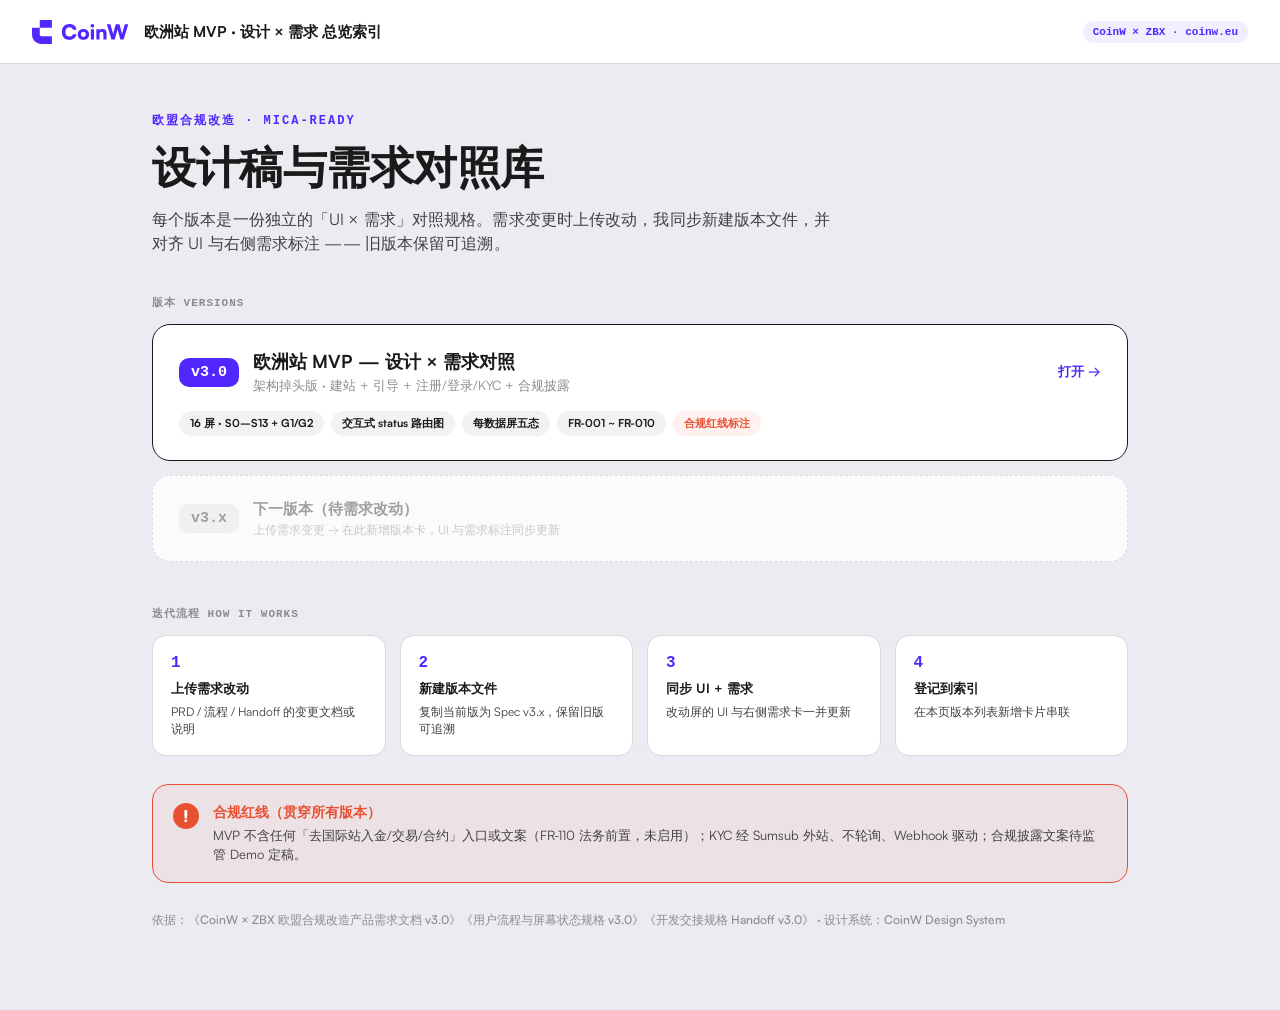
==== Index.dc.html @ bca77c22 "Add CoinW × ZBX EU MVP prototype" ====
<!DOCTYPE html>
<html>
<head>
<meta charset="utf-8">
<meta name="viewport" content="width=device-width, initial-scale=1">
<script src="./support.js"></script>
</head>
<body>
<x-dc>
<helmet>
<link rel="stylesheet" href="_ds/coinw-design-system-c065578c-6270-4142-98c7-cd219b1a131d/colors_and_type.css">
<style>*{box-sizing:border-box}html,body{margin:0;padding:0;background:#ECEBF1;font-family:var(--cw-font-sans);color:var(--cw-ink)}a{text-decoration:none;color:inherit}</style>
</helmet>
<div style="min-height:100vh;background:#ECEBF1;padding:0 0 80px">
  <div style="height:64px;display:flex;align-items:center;gap:16px;padding:0 32px;background:#fff;border-bottom:1px solid var(--cw-line)">
    <svg viewBox="0 0 561.5 140" height="24" fill="#5227FF"><path d="M115.89,0H45.39v45H0s0,39.77,0,39.77c0,30.5,24.61,55.23,54.97,55.23h60.92v-45.6h-60.92c-5.29,0-9.58-4.31-9.58-9.63v-39.77s70.5,0,70.5,0V0Z"></path><path d="M217.64,115.44c-26.64,0-43.32-17.64-43.32-45.72s17.64-45.96,44.16-45.96c22.2,0,38.16,12.72,40.92,32.64h-20.52c-2.64-8.88-10.2-13.92-20.88-13.92-14.4,0-23.16,10.2-23.16,27.12s8.88,27.12,23.16,27.12c10.92,0,18.96-5.4,21.36-14.16h20.16c-3.12,19.8-19.68,32.88-41.88,32.88ZM266.75,83.88c0-18.96,13.92-31.68,33.12-31.68s33,12.72,33,31.68-13.92,31.56-33,31.56-33.12-12.6-33.12-31.56ZM285.35,83.76c0,9.12,5.88,15.12,14.52,15.12s14.4-6,14.4-15.12-5.88-15-14.4-15-14.52,6-14.52,15ZM352.45,44.64c-5.88,0-10.56-4.68-10.56-10.56s4.68-10.44,10.56-10.44,10.44,4.56,10.44,10.44-4.68,10.56-10.44,10.56ZM343.33,114v-60h18.48v60h-18.48ZM393.91,114h-18.48v-60h17.4l1.2,6.24c3.72-5.16,10.56-8.16,18.36-8.16,14.28,0,22.56,9.12,22.56,24.84v37.08h-18.48v-32.64c0-7.56-4.2-12.48-10.56-12.48-7.32,0-12,4.8-12,12.24v32.88ZM463.46,114l-26.64-88.8h20.28l11.64,38.52c1.56,5.28,3,10.56,4.44,19.32,1.44-8.76,2.88-13.8,4.44-19.32l10.92-38.52h21.72l10.44,38.52c1.44,5.4,2.88,10.8,4.44,19.32,1.8-9,3.12-13.92,4.68-19.08l11.88-38.76h19.8l-27.12,88.8h-18.96l-16.2-58.32-16.68,58.32h-19.08Z"></path></svg>
    <div style="font:700 15px var(--cw-font-sans)">欧洲站 MVP · 设计 × 需求 总览索引</div>
    <div style="flex:1"></div>
    <div style="font:700 11px var(--cw-font-mono);background:var(--cw-brand-tint-08);color:var(--cw-brand-500);padding:5px 10px;border-radius:80px">CoinW × ZBX · coinw.eu</div>
  </div>

  <div style="max-width:1040px;margin:0 auto;padding:48px 32px 0">
    <div style="font:700 12px var(--cw-font-mono);color:var(--cw-brand-500);letter-spacing:2px;text-transform:uppercase">欧盟合规改造 · MiCA-ready</div>
    <h1 style="font-size:44px;line-height:52px;letter-spacing:-.5px;margin:12px 0 0">设计稿与需求对照库</h1>
    <p style="font-size:16px;line-height:24px;color:var(--cw-ink-2);max-width:680px;margin:14px 0 0">每个版本是一份独立的「UI × 需求」对照规格。需求变更时上传改动，我同步新建版本文件，并对齐 UI 与右侧需求标注 —— 旧版本保留可追溯。</p>

    <!-- versions -->
    <div style="font:700 11px var(--cw-font-mono);letter-spacing:1px;color:var(--cw-ink-3);margin-top:40px">版本 VERSIONS</div>
    <a href="Spec v3.0.dc.html" style="display:block;margin-top:14px;background:#fff;border:1px solid var(--cw-ink);border-radius:18px;padding:24px 26px" style-hover="box-shadow:var(--cw-elev-2)">
      <div style="display:flex;align-items:center;gap:14px">
        <div style="font:900 15px var(--cw-font-mono);background:var(--cw-brand-500);color:#fff;padding:6px 12px;border-radius:10px">v3.0</div>
        <div style="flex:1"><div style="font:700 18px var(--cw-font-sans)">欧洲站 MVP — 设计 × 需求对照</div><div style="font-size:13px;color:var(--cw-ink-3);margin-top:3px">架构掉头版 · 建站 + 引导 + 注册/登录/KYC + 合规披露</div></div>
        <div style="font:700 13px var(--cw-font-sans);color:var(--cw-brand-500)">打开 →</div>
      </div>
      <div style="display:flex;flex-wrap:wrap;gap:7px;margin-top:16px">
        <span style="font:600 11px var(--cw-font-sans);background:var(--cw-surface-2);border-radius:80px;padding:5px 11px">16 屏 · S0–S13 + G1/G2</span>
        <span style="font:600 11px var(--cw-font-sans);background:var(--cw-surface-2);border-radius:80px;padding:5px 11px">交互式 status 路由图</span>
        <span style="font:600 11px var(--cw-font-sans);background:var(--cw-surface-2);border-radius:80px;padding:5px 11px">每数据屏五态</span>
        <span style="font:600 11px var(--cw-font-sans);background:var(--cw-surface-2);border-radius:80px;padding:5px 11px">FR-001 ~ FR-010</span>
        <span style="font:600 11px var(--cw-font-sans);background:rgba(233,80,50,.08);color:var(--cw-error);border-radius:80px;padding:5px 11px">合规红线标注</span>
      </div>
    </a>
    <div style="margin-top:14px;background:#fff;border:1px dashed var(--cw-line);border-radius:18px;padding:22px 26px;display:flex;align-items:center;gap:14px;opacity:.8">
      <div style="font:900 15px var(--cw-font-mono);background:var(--cw-surface-2);color:var(--cw-ink-3);padding:6px 12px;border-radius:10px">v3.x</div>
      <div style="flex:1"><div style="font:700 15px var(--cw-font-sans);color:var(--cw-ink-3)">下一版本（待需求改动）</div><div style="font-size:12px;color:var(--cw-ink-4);margin-top:3px">上传需求变更 → 在此新增版本卡，UI 与需求标注同步更新</div></div>
    </div>

    <!-- how it works -->
    <div style="font:700 11px var(--cw-font-mono);letter-spacing:1px;color:var(--cw-ink-3);margin-top:44px">迭代流程 HOW IT WORKS</div>
    <div style="display:grid;grid-template-columns:repeat(4,1fr);gap:14px;margin-top:14px">
      <div style="background:#fff;border:1px solid var(--cw-line);border-radius:14px;padding:18px"><div style="font:900 16px var(--cw-font-mono);color:var(--cw-brand-500)">1</div><div style="font:700 13px var(--cw-font-sans);margin-top:8px">上传需求改动</div><div style="font-size:12px;line-height:17px;color:var(--cw-ink-2);margin-top:5px">PRD / 流程 / Handoff 的变更文档或说明</div></div>
      <div style="background:#fff;border:1px solid var(--cw-line);border-radius:14px;padding:18px"><div style="font:900 16px var(--cw-font-mono);color:var(--cw-brand-500)">2</div><div style="font:700 13px var(--cw-font-sans);margin-top:8px">新建版本文件</div><div style="font-size:12px;line-height:17px;color:var(--cw-ink-2);margin-top:5px">复制当前版为 Spec v3.x，保留旧版可追溯</div></div>
      <div style="background:#fff;border:1px solid var(--cw-line);border-radius:14px;padding:18px"><div style="font:900 16px var(--cw-font-mono);color:var(--cw-brand-500)">3</div><div style="font:700 13px var(--cw-font-sans);margin-top:8px">同步 UI + 需求</div><div style="font-size:12px;line-height:17px;color:var(--cw-ink-2);margin-top:5px">改动屏的 UI 与右侧需求卡一并更新</div></div>
      <div style="background:#fff;border:1px solid var(--cw-line);border-radius:14px;padding:18px"><div style="font:900 16px var(--cw-font-mono);color:var(--cw-brand-500)">4</div><div style="font:700 13px var(--cw-font-sans);margin-top:8px">登记到索引</div><div style="font-size:12px;line-height:17px;color:var(--cw-ink-2);margin-top:5px">在本页版本列表新增卡片串联</div></div>
    </div>

    <!-- red line -->
    <div style="margin-top:28px;border:1px solid var(--cw-error);background:rgba(233,80,50,.06);border-radius:16px;padding:18px 20px;display:flex;gap:14px;align-items:flex-start">
      <div style="flex:none;width:26px;height:26px;border-radius:80px;background:var(--cw-error);color:#fff;display:flex;align-items:center;justify-content:center;font:900 16px var(--cw-font-sans)">!</div>
      <div><div style="font:700 14px var(--cw-font-sans);color:var(--cw-error)">合规红线（贯穿所有版本）</div><div style="font-size:13px;line-height:19px;color:var(--cw-ink-2);margin-top:4px">MVP 不含任何「去国际站入金/交易/合约」入口或文案（FR-110 法务前置，未启用）；KYC 经 Sumsub 外站、不轮询、Webhook 驱动；合规披露文案待监管 Demo 定稿。</div></div>
    </div>

    <div style="margin-top:28px;font:500 12px var(--cw-font-sans);color:var(--cw-ink-3);line-height:18px">依据：《CoinW × ZBX 欧盟合规改造产品需求文档 v3.0》《用户流程与屏幕状态规格 v3.0》《开发交接规格 Handoff v3.0》 · 设计系统：CoinW Design System</div>
  </div>
</div>
</x-dc>
</body>
</html>
---- _ds/coinw-design-system-c065578c-6270-4142-98c7-cd219b1a131d/colors_and_type.css ----
/* ───────────────────────────────────────────────────────────────
   CoinW Design System — Colors & Type
   Source of truth: Figma "Design System 2.0", "App Components 2.0",
   "Web Components 2.0" (Display·Kira, Feedback·Zed, Input·Jony,
   Navigation·Eric). Numbers below are extracted from the .fig files
   verbatim, not invented.
   ─────────────────────────────────────────────────────────────── */

/* ─── Fonts ─── */
@font-face {
  font-family: "Satoshi";
  font-weight: 300;
  font-style: normal;
  font-display: swap;
  src: url("fonts/Satoshi-Light.otf") format("opentype");
}
@font-face {
  font-family: "Satoshi";
  font-weight: 400;
  font-style: normal;
  font-display: swap;
  src: url("fonts/Satoshi-Regular.otf") format("opentype");
}
@font-face {
  font-family: "Satoshi";
  font-weight: 500;
  font-style: normal;
  font-display: swap;
  src: url("fonts/Satoshi-Medium.otf") format("opentype");
}
@font-face {
  font-family: "Satoshi";
  font-weight: 700;
  font-style: normal;
  font-display: swap;
  src: url("fonts/Satoshi-Bold.otf") format("opentype");
}
@font-face {
  font-family: "Satoshi";
  font-weight: 900;
  font-style: normal;
  font-display: swap;
  src: url("fonts/Satoshi-Black.otf") format("opentype");
}
@font-face {
  font-family: "HarmonyOS Sans SC";
  font-weight: 700;
  font-style: normal;
  font-display: swap;
  src: url("fonts/HarmonyOS_Sans_SC_Bold.ttf") format("truetype");
}
@font-face {
  font-family: "HarmonyOS Sans SC";
  font-weight: 900;
  font-style: normal;
  font-display: swap;
  src: url("fonts/HarmonyOS_Sans_SC_Black.ttf") format("truetype");
}

:root {
  /* ═══ COLOR — BRAND ════════════════════════════════════════
     CoinW's brand is anchored on a saturated indigo-violet.
     #5227FF is the workhorse. Two siblings (hover lighter, press
     deeper) handle interaction. The accent violet #9747FF only
     appears as the dashed swatch border in the Figma styleguide
     itself — it's a layout aid, not for production UI.
     ═════════════════════════════════════════════════════════ */
  --cw-brand-500: #5227FF;          /* PRIMARY brand */
  --cw-brand-400: #6C4FFF;          /* hover / lighter */
  --cw-brand-700: #2509B3;          /* press / deeper */
  --cw-brand-violet: #9747FF;       /* accent (used sparingly) */
  --cw-brand-tint-08: rgba(82, 39, 255, 0.08);
  --cw-brand-tint-12: rgba(82, 39, 255, 0.12);

  /* ═══ COLOR — NEUTRALS ═════════════════════════════════════
     Pure grays. #1A1A1A (not #000) is the de-facto black used
     for body text, strokes and "black" buttons.
     ═════════════════════════════════════════════════════════ */
  --cw-ink:        #1A1A1A;         /* primary text + 1px strokes */
  --cw-ink-2:      #404040;         /* secondary text */
  --cw-ink-3:      #8C8C8C;         /* tertiary text / placeholder */
  --cw-ink-4:      #BFBFBF;         /* disabled / hairline icon */
  --cw-line:       #D9D9D9;         /* borders, dividers */
  --cw-surface-2:  #F2F2F2;         /* subtle fill, chip bg */
  --cw-surface-1:  #FFFFFF;         /* card / page */
  --cw-black:      #000000;
  --cw-white:      #FFFFFF;

  /* alpha overlays */
  --cw-ink-a05:    rgba(0, 0, 0, 0.05);
  --cw-ink-a22:    rgba(0, 0, 0, 0.22);  /* shadow base */
  --cw-shadow-soft: rgba(65, 91, 130, 0.12);

  /* ═══ COLOR — SEMANTIC ═════════════════════════════════════
     Crypto-domain semantics: gain green, loss red. Warning
     orange + info blue round out the set.
     ═════════════════════════════════════════════════════════ */
  --cw-success: #14A739;            /* gain / confirmed */
  --cw-error:   #E95032;            /* loss / failure */
  --cw-warning: #FE6F00;            /* caution */
  --cw-info:    #2D89CC;
  --cw-lime:    #D1FF55;            /* hero / promo accent */
  --cw-amber:   #EEA33A;            /* secondary accent */

  /* ═══ TYPE — FAMILIES ══════════════════════════════════════ */
  --cw-font-sans: "Satoshi", "HarmonyOS Sans SC", -apple-system,
                   BlinkMacSystemFont, "Segoe UI", Roboto, sans-serif;
  --cw-font-cjk:  "HarmonyOS Sans SC", "Satoshi", "PingFang SC",
                   "Microsoft YaHei", sans-serif;
  --cw-font-mono: ui-monospace, "SF Mono", Menlo, Consolas, monospace;

  /* ═══ TYPE — SCALE ═════════════════════════════════════════
     Extracted from Figma. CoinW uses a small set of sizes very
     consistently. The 57/68 "display" is reserved for section
     hero headings in the styleguide and marketing pages. Body
     copy is 14/20 with +0.1px tracking — that 0.1px letter
     spacing is the system's signature.
     ═════════════════════════════════════════════════════════ */
  --cw-fs-display: 57px;   --cw-lh-display: 68px;   --cw-ls-display: -0.25px;
  --cw-fs-h1:      32px;   --cw-lh-h1:      40px;
  --cw-fs-h2:      22px;   --cw-lh-h2:      28px;
  --cw-fs-h3:      18px;   --cw-lh-h3:      24px;
  --cw-fs-body-l:  16px;   --cw-lh-body-l:  24px;
  --cw-fs-body:    14px;   --cw-lh-body:    20px;   --cw-ls-body: 0.1px;
  --cw-fs-small:   12px;   --cw-lh-small:   16px;
  --cw-fs-micro:   10px;   --cw-lh-micro:   14px;

  /* ═══ SPACING (4-pt grid) ══════════════════════════════════ */
  --cw-s-1:   4px;
  --cw-s-2:   8px;
  --cw-s-3:  12px;
  --cw-s-4:  16px;
  --cw-s-5:  20px;
  --cw-s-6:  24px;
  --cw-s-8:  32px;
  --cw-s-10: 40px;
  --cw-s-12: 48px;
  --cw-s-16: 64px;
  --cw-s-20: 80px;          /* section gutter on marketing pages */
  --cw-s-card-pad: 90px;    /* the signature card inset in the styleguide */

  /* ═══ RADIUS ═══════════════════════════════════════════════ */
  --cw-r-xs:  5px;          /* swatch / specimen */
  --cw-r-sm:  8px;
  --cw-r-md: 12px;          /* buttons, inputs */
  --cw-r-lg: 16px;          /* accordion */
  --cw-r-xl: 20px;          /* cards */
  --cw-r-2xl: 40px;         /* hero containers */
  --cw-r-pill: 80px;        /* pills + chips */
  --cw-r-full: 9999px;

  /* ═══ ELEVATION ════════════════════════════════════════════ */
  --cw-elev-1: 0 1px 2px rgba(65, 91, 130, 0.12);
  --cw-elev-2: 0 4px 12px rgba(65, 91, 130, 0.12);
  --cw-elev-3: 0 10px 30px rgba(0, 0, 0, 0.22);

  /* ═══ MOTION ═══════════════════════════════════════════════ */
  --cw-ease:    cubic-bezier(0.2, 0.8, 0.2, 1);
  --cw-dur-fast: 120ms;
  --cw-dur:      200ms;
  --cw-dur-slow: 320ms;
}

/* ═══ SEMANTIC TEXT STYLES ════════════════════════════════════
   Apply these as utility classes OR map onto your h1/h2/p tags.
   ════════════════════════════════════════════════════════════ */

html, body { font-family: var(--cw-font-sans); color: var(--cw-ink); }

.cw-display, h1.cw-display {
  font-family: var(--cw-font-sans);
  font-weight: 700;
  font-size: var(--cw-fs-display);
  line-height: var(--cw-lh-display);
  letter-spacing: var(--cw-ls-display);
  color: var(--cw-ink);
}
.cw-h1, h1 {
  font-family: var(--cw-font-sans);
  font-weight: 700;
  font-size: var(--cw-fs-h1);
  line-height: var(--cw-lh-h1);
  color: var(--cw-ink);
}
.cw-h2, h2 {
  font-family: var(--cw-font-sans);
  font-weight: 700;
  font-size: var(--cw-fs-h2);
  line-height: var(--cw-lh-h2);
  color: var(--cw-ink);
}
.cw-h3, h3 {
  font-family: var(--cw-font-sans);
  font-weight: 700;
  font-size: var(--cw-fs-h3);
  line-height: var(--cw-lh-h3);
  color: var(--cw-ink);
}
.cw-body-l {
  font-size: var(--cw-fs-body-l);
  line-height: var(--cw-lh-body-l);
  font-weight: 400;
  color: var(--cw-ink);
}
.cw-body, p {
  font-size: var(--cw-fs-body);
  line-height: var(--cw-lh-body);
  letter-spacing: var(--cw-ls-body);
  font-weight: 400;
  color: var(--cw-ink);
}
.cw-body-strong { font-weight: 700; }
.cw-body-medium { font-weight: 500; }
.cw-small {
  font-size: var(--cw-fs-small);
  line-height: var(--cw-lh-small);
  color: var(--cw-ink-3);
}
.cw-micro {
  font-size: var(--cw-fs-micro);
  line-height: var(--cw-lh-micro);
  color: var(--cw-ink-3);
}
.cw-mono { font-family: var(--cw-font-mono); }

.cw-fg-1  { color: var(--cw-ink); }
.cw-fg-2  { color: var(--cw-ink-2); }
.cw-fg-3  { color: var(--cw-ink-3); }
.cw-fg-4  { color: var(--cw-ink-4); }
.cw-fg-brand   { color: var(--cw-brand-500); }
.cw-fg-success { color: var(--cw-success); }
.cw-fg-error   { color: var(--cw-error); }
.cw-fg-warning { color: var(--cw-warning); }

.cw-bg-1  { background: var(--cw-surface-1); }
.cw-bg-2  { background: var(--cw-surface-2); }
.cw-bg-brand { background: var(--cw-brand-500); color: var(--cw-white); }

/* hairline border like the figma cards */
.cw-card {
  background: var(--cw-surface-1);
  border: 1px solid var(--cw-ink);
  border-radius: var(--cw-r-xl);
}
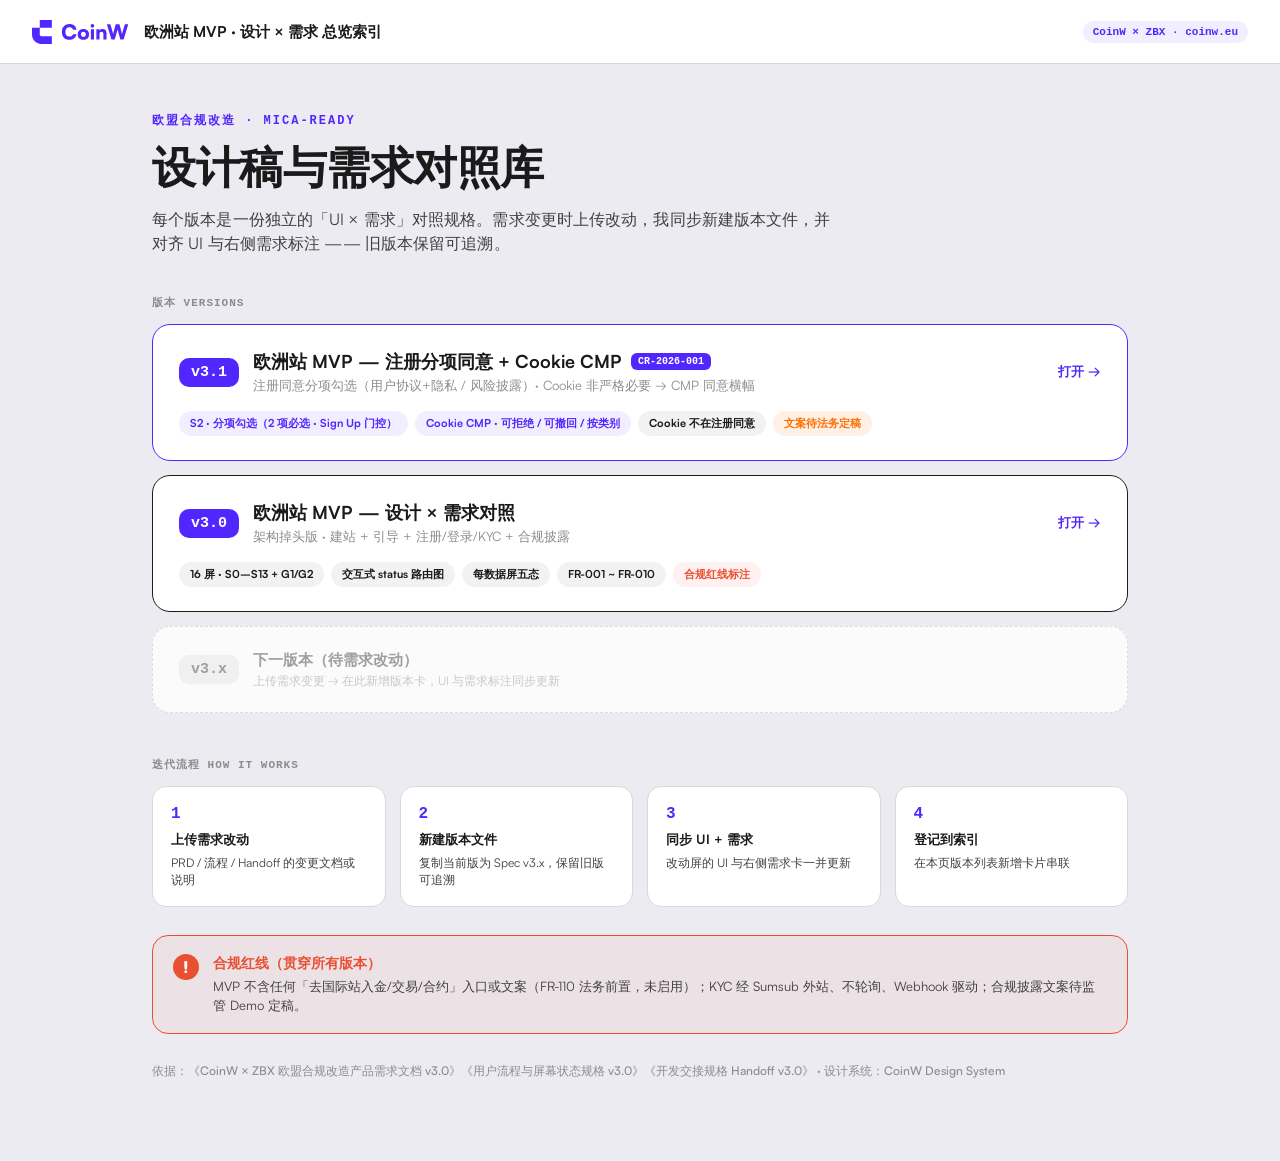
==== commit d55ea17a: "Rename _ds -> ds (v3.1) so GitHub Pages serves design-system CSS/fonts" ====
--- a/Index.dc.html
+++ b/Index.dc.html
@@ -8,7 +8,7 @@
 <body>
 <x-dc>
 <helmet>
-<link rel="stylesheet" href="_ds/coinw-design-system-c065578c-6270-4142-98c7-cd219b1a131d/colors_and_type.css">
+<link rel="stylesheet" href="ds/coinw-design-system-c065578c-6270-4142-98c7-cd219b1a131d/colors_and_type.css">
 <style>*{box-sizing:border-box}html,body{margin:0;padding:0;background:#ECEBF1;font-family:var(--cw-font-sans);color:var(--cw-ink)}a{text-decoration:none;color:inherit}</style>
 </helmet>
 <div style="min-height:100vh;background:#ECEBF1;padding:0 0 80px">
@@ -26,6 +26,19 @@
 
     <!-- versions -->
     <div style="font:700 11px var(--cw-font-mono);letter-spacing:1px;color:var(--cw-ink-3);margin-top:40px">版本 VERSIONS</div>
+    <a href="Spec v3.1.dc.html" style="display:block;margin-top:14px;background:#fff;border:1px solid var(--cw-brand-500);border-radius:18px;padding:24px 26px" style-hover="box-shadow:var(--cw-elev-2)">
+      <div style="display:flex;align-items:center;gap:14px">
+        <div style="font:900 15px var(--cw-font-mono);background:var(--cw-brand-500);color:#fff;padding:6px 12px;border-radius:10px">v3.1</div>
+        <div style="flex:1"><div style="display:flex;align-items:center;gap:9px"><div style="font:700 18px var(--cw-font-sans)">欧洲站 MVP — 注册分项同意 + Cookie CMP</div><span style="font:700 10px var(--cw-font-mono);background:var(--cw-brand-500);color:#fff;padding:3px 7px;border-radius:6px">CR-2026-001</span></div><div style="font-size:13px;color:var(--cw-ink-3);margin-top:3px">注册同意分项勾选（用户协议+隐私 / 风险披露）· Cookie 非严格必要 → CMP 同意横幅</div></div>
+        <div style="font:700 13px var(--cw-font-sans);color:var(--cw-brand-500)">打开 →</div>
+      </div>
+      <div style="display:flex;flex-wrap:wrap;gap:7px;margin-top:16px">
+        <span style="font:600 11px var(--cw-font-sans);background:var(--cw-brand-tint-08);color:var(--cw-brand-500);border-radius:80px;padding:5px 11px">S2 · 分项勾选（2 项必选 · Sign Up 门控）</span>
+        <span style="font:600 11px var(--cw-font-sans);background:var(--cw-brand-tint-08);color:var(--cw-brand-500);border-radius:80px;padding:5px 11px">Cookie CMP · 可拒绝 / 可撤回 / 按类别</span>
+        <span style="font:600 11px var(--cw-font-sans);background:var(--cw-surface-2);border-radius:80px;padding:5px 11px">Cookie 不在注册同意</span>
+        <span style="font:600 11px var(--cw-font-sans);background:rgba(254,111,0,.1);color:var(--cw-warning);border-radius:80px;padding:5px 11px">文案待法务定稿</span>
+      </div>
+    </a>
     <a href="Spec v3.0.dc.html" style="display:block;margin-top:14px;background:#fff;border:1px solid var(--cw-ink);border-radius:18px;padding:24px 26px" style-hover="box-shadow:var(--cw-elev-2)">
       <div style="display:flex;align-items:center;gap:14px">
         <div style="font:900 15px var(--cw-font-mono);background:var(--cw-brand-500);color:#fff;padding:6px 12px;border-radius:10px">v3.0</div>
--- a/ds/coinw-design-system-c065578c-6270-4142-98c7-cd219b1a131d/colors_and_type.css
+++ b/ds/coinw-design-system-c065578c-6270-4142-98c7-cd219b1a131d/colors_and_type.css
@@ -0,0 +1,244 @@
+/* ───────────────────────────────────────────────────────────────
+   CoinW Design System — Colors & Type
+   Source of truth: Figma "Design System 2.0", "App Components 2.0",
+   "Web Components 2.0" (Display·Kira, Feedback·Zed, Input·Jony,
+   Navigation·Eric). Numbers below are extracted from the .fig files
+   verbatim, not invented.
+   ─────────────────────────────────────────────────────────────── */
+
+/* ─── Fonts ─── */
+@font-face {
+  font-family: "Satoshi";
+  font-weight: 300;
+  font-style: normal;
+  font-display: swap;
+  src: url("fonts/Satoshi-Light.otf") format("opentype");
+}
+@font-face {
+  font-family: "Satoshi";
+  font-weight: 400;
+  font-style: normal;
+  font-display: swap;
+  src: url("fonts/Satoshi-Regular.otf") format("opentype");
+}
+@font-face {
+  font-family: "Satoshi";
+  font-weight: 500;
+  font-style: normal;
+  font-display: swap;
+  src: url("fonts/Satoshi-Medium.otf") format("opentype");
+}
+@font-face {
+  font-family: "Satoshi";
+  font-weight: 700;
+  font-style: normal;
+  font-display: swap;
+  src: url("fonts/Satoshi-Bold.otf") format("opentype");
+}
+@font-face {
+  font-family: "Satoshi";
+  font-weight: 900;
+  font-style: normal;
+  font-display: swap;
+  src: url("fonts/Satoshi-Black.otf") format("opentype");
+}
+@font-face {
+  font-family: "HarmonyOS Sans SC";
+  font-weight: 700;
+  font-style: normal;
+  font-display: swap;
+  src: url("fonts/HarmonyOS_Sans_SC_Bold.ttf") format("truetype");
+}
+@font-face {
+  font-family: "HarmonyOS Sans SC";
+  font-weight: 900;
+  font-style: normal;
+  font-display: swap;
+  src: url("fonts/HarmonyOS_Sans_SC_Black.ttf") format("truetype");
+}
+
+:root {
+  /* ═══ COLOR — BRAND ════════════════════════════════════════
+     CoinW's brand is anchored on a saturated indigo-violet.
+     #5227FF is the workhorse. Two siblings (hover lighter, press
+     deeper) handle interaction. The accent violet #9747FF only
+     appears as the dashed swatch border in the Figma styleguide
+     itself — it's a layout aid, not for production UI.
+     ═════════════════════════════════════════════════════════ */
+  --cw-brand-500: #5227FF;          /* PRIMARY brand */
+  --cw-brand-400: #6C4FFF;          /* hover / lighter */
+  --cw-brand-700: #2509B3;          /* press / deeper */
+  --cw-brand-violet: #9747FF;       /* accent (used sparingly) */
+  --cw-brand-tint-08: rgba(82, 39, 255, 0.08);
+  --cw-brand-tint-12: rgba(82, 39, 255, 0.12);
+
+  /* ═══ COLOR — NEUTRALS ═════════════════════════════════════
+     Pure grays. #1A1A1A (not #000) is the de-facto black used
+     for body text, strokes and "black" buttons.
+     ═════════════════════════════════════════════════════════ */
+  --cw-ink:        #1A1A1A;         /* primary text + 1px strokes */
+  --cw-ink-2:      #404040;         /* secondary text */
+  --cw-ink-3:      #8C8C8C;         /* tertiary text / placeholder */
+  --cw-ink-4:      #BFBFBF;         /* disabled / hairline icon */
+  --cw-line:       #D9D9D9;         /* borders, dividers */
+  --cw-surface-2:  #F2F2F2;         /* subtle fill, chip bg */
+  --cw-surface-1:  #FFFFFF;         /* card / page */
+  --cw-black:      #000000;
+  --cw-white:      #FFFFFF;
+
+  /* alpha overlays */
+  --cw-ink-a05:    rgba(0, 0, 0, 0.05);
+  --cw-ink-a22:    rgba(0, 0, 0, 0.22);  /* shadow base */
+  --cw-shadow-soft: rgba(65, 91, 130, 0.12);
+
+  /* ═══ COLOR — SEMANTIC ═════════════════════════════════════
+     Crypto-domain semantics: gain green, loss red. Warning
+     orange + info blue round out the set.
+     ═════════════════════════════════════════════════════════ */
+  --cw-success: #14A739;            /* gain / confirmed */
+  --cw-error:   #E95032;            /* loss / failure */
+  --cw-warning: #FE6F00;            /* caution */
+  --cw-info:    #2D89CC;
+  --cw-lime:    #D1FF55;            /* hero / promo accent */
+  --cw-amber:   #EEA33A;            /* secondary accent */
+
+  /* ═══ TYPE — FAMILIES ══════════════════════════════════════ */
+  --cw-font-sans: "Satoshi", "HarmonyOS Sans SC", -apple-system,
+                   BlinkMacSystemFont, "Segoe UI", Roboto, sans-serif;
+  --cw-font-cjk:  "HarmonyOS Sans SC", "Satoshi", "PingFang SC",
+                   "Microsoft YaHei", sans-serif;
+  --cw-font-mono: ui-monospace, "SF Mono", Menlo, Consolas, monospace;
+
+  /* ═══ TYPE — SCALE ═════════════════════════════════════════
+     Extracted from Figma. CoinW uses a small set of sizes very
+     consistently. The 57/68 "display" is reserved for section
+     hero headings in the styleguide and marketing pages. Body
+     copy is 14/20 with +0.1px tracking — that 0.1px letter
+     spacing is the system's signature.
+     ═════════════════════════════════════════════════════════ */
+  --cw-fs-display: 57px;   --cw-lh-display: 68px;   --cw-ls-display: -0.25px;
+  --cw-fs-h1:      32px;   --cw-lh-h1:      40px;
+  --cw-fs-h2:      22px;   --cw-lh-h2:      28px;
+  --cw-fs-h3:      18px;   --cw-lh-h3:      24px;
+  --cw-fs-body-l:  16px;   --cw-lh-body-l:  24px;
+  --cw-fs-body:    14px;   --cw-lh-body:    20px;   --cw-ls-body: 0.1px;
+  --cw-fs-small:   12px;   --cw-lh-small:   16px;
+  --cw-fs-micro:   10px;   --cw-lh-micro:   14px;
+
+  /* ═══ SPACING (4-pt grid) ══════════════════════════════════ */
+  --cw-s-1:   4px;
+  --cw-s-2:   8px;
+  --cw-s-3:  12px;
+  --cw-s-4:  16px;
+  --cw-s-5:  20px;
+  --cw-s-6:  24px;
+  --cw-s-8:  32px;
+  --cw-s-10: 40px;
+  --cw-s-12: 48px;
+  --cw-s-16: 64px;
+  --cw-s-20: 80px;          /* section gutter on marketing pages */
+  --cw-s-card-pad: 90px;    /* the signature card inset in the styleguide */
+
+  /* ═══ RADIUS ═══════════════════════════════════════════════ */
+  --cw-r-xs:  5px;          /* swatch / specimen */
+  --cw-r-sm:  8px;
+  --cw-r-md: 12px;          /* buttons, inputs */
+  --cw-r-lg: 16px;          /* accordion */
+  --cw-r-xl: 20px;          /* cards */
+  --cw-r-2xl: 40px;         /* hero containers */
+  --cw-r-pill: 80px;        /* pills + chips */
+  --cw-r-full: 9999px;
+
+  /* ═══ ELEVATION ════════════════════════════════════════════ */
+  --cw-elev-1: 0 1px 2px rgba(65, 91, 130, 0.12);
+  --cw-elev-2: 0 4px 12px rgba(65, 91, 130, 0.12);
+  --cw-elev-3: 0 10px 30px rgba(0, 0, 0, 0.22);
+
+  /* ═══ MOTION ═══════════════════════════════════════════════ */
+  --cw-ease:    cubic-bezier(0.2, 0.8, 0.2, 1);
+  --cw-dur-fast: 120ms;
+  --cw-dur:      200ms;
+  --cw-dur-slow: 320ms;
+}
+
+/* ═══ SEMANTIC TEXT STYLES ════════════════════════════════════
+   Apply these as utility classes OR map onto your h1/h2/p tags.
+   ════════════════════════════════════════════════════════════ */
+
+html, body { font-family: var(--cw-font-sans); color: var(--cw-ink); }
+
+.cw-display, h1.cw-display {
+  font-family: var(--cw-font-sans);
+  font-weight: 700;
+  font-size: var(--cw-fs-display);
+  line-height: var(--cw-lh-display);
+  letter-spacing: var(--cw-ls-display);
+  color: var(--cw-ink);
+}
+.cw-h1, h1 {
+  font-family: var(--cw-font-sans);
+  font-weight: 700;
+  font-size: var(--cw-fs-h1);
+  line-height: var(--cw-lh-h1);
+  color: var(--cw-ink);
+}
+.cw-h2, h2 {
+  font-family: var(--cw-font-sans);
+  font-weight: 700;
+  font-size: var(--cw-fs-h2);
+  line-height: var(--cw-lh-h2);
+  color: var(--cw-ink);
+}
+.cw-h3, h3 {
+  font-family: var(--cw-font-sans);
+  font-weight: 700;
+  font-size: var(--cw-fs-h3);
+  line-height: var(--cw-lh-h3);
+  color: var(--cw-ink);
+}
+.cw-body-l {
+  font-size: var(--cw-fs-body-l);
+  line-height: var(--cw-lh-body-l);
+  font-weight: 400;
+  color: var(--cw-ink);
+}
+.cw-body, p {
+  font-size: var(--cw-fs-body);
+  line-height: var(--cw-lh-body);
+  letter-spacing: var(--cw-ls-body);
+  font-weight: 400;
+  color: var(--cw-ink);
+}
+.cw-body-strong { font-weight: 700; }
+.cw-body-medium { font-weight: 500; }
+.cw-small {
+  font-size: var(--cw-fs-small);
+  line-height: var(--cw-lh-small);
+  color: var(--cw-ink-3);
+}
+.cw-micro {
+  font-size: var(--cw-fs-micro);
+  line-height: var(--cw-lh-micro);
+  color: var(--cw-ink-3);
+}
+.cw-mono { font-family: var(--cw-font-mono); }
+
+.cw-fg-1  { color: var(--cw-ink); }
+.cw-fg-2  { color: var(--cw-ink-2); }
+.cw-fg-3  { color: var(--cw-ink-3); }
+.cw-fg-4  { color: var(--cw-ink-4); }
+.cw-fg-brand   { color: var(--cw-brand-500); }
+.cw-fg-success { color: var(--cw-success); }
+.cw-fg-error   { color: var(--cw-error); }
+.cw-fg-warning { color: var(--cw-warning); }
+
+.cw-bg-1  { background: var(--cw-surface-1); }
+.cw-bg-2  { background: var(--cw-surface-2); }
+.cw-bg-brand { background: var(--cw-brand-500); color: var(--cw-white); }
+
+/* hairline border like the figma cards */
+.cw-card {
+  background: var(--cw-surface-1);
+  border: 1px solid var(--cw-ink);
+  border-radius: var(--cw-r-xl);
+}
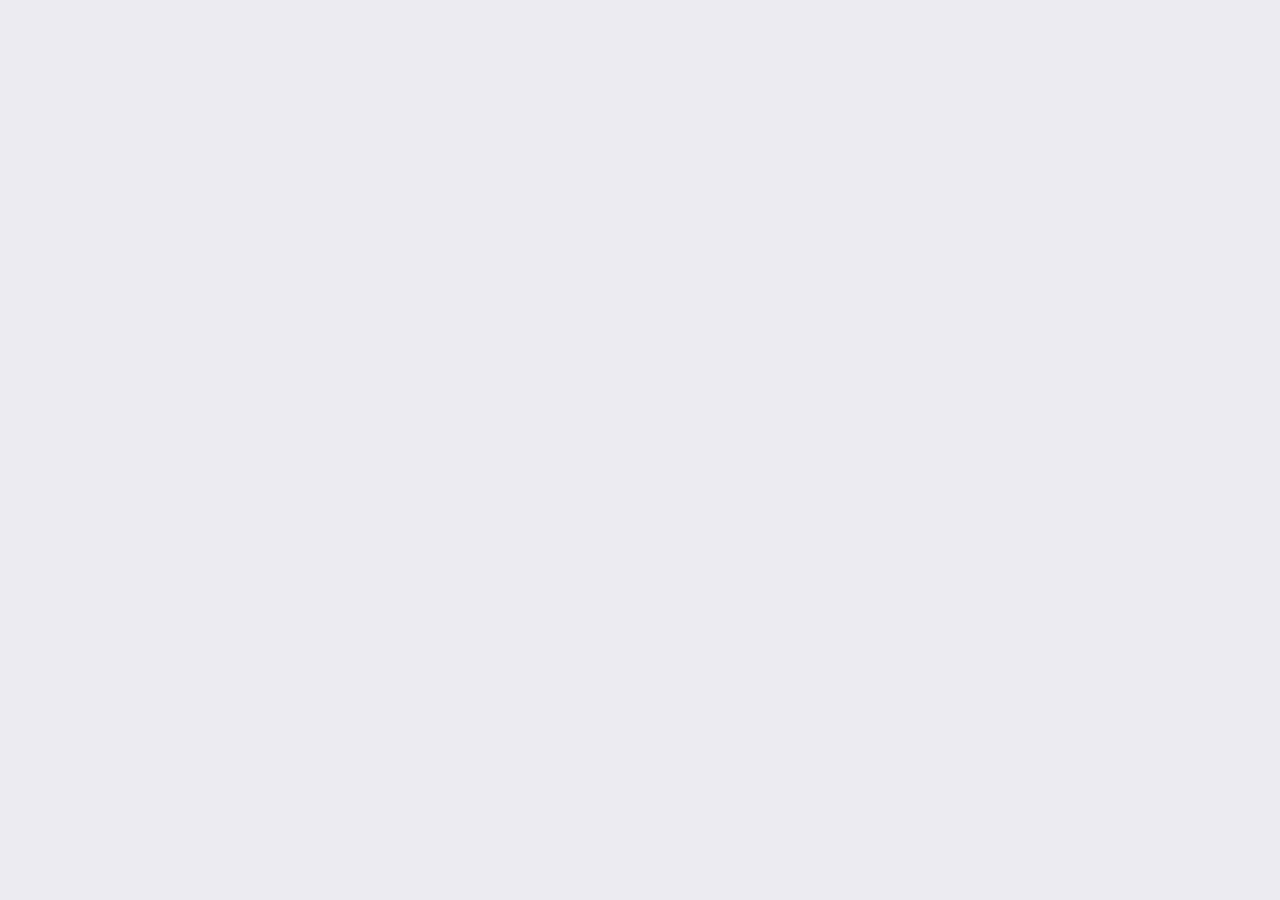
==== commit 4ec93b58: "Fix path: rename _ds -> ds (v3.1) so GitHub Pages serves design-system CSS/fonts" ====
--- a/Index.dc.html
+++ b/Index.dc.html
@@ -29,6 +29,20 @@
     <a href="Spec v3.1.dc.html" style="display:block;margin-top:14px;background:#fff;border:1px solid var(--cw-brand-500);border-radius:18px;padding:24px 26px" style-hover="box-shadow:var(--cw-elev-2)">
       <div style="display:flex;align-items:center;gap:14px">
         <div style="font:900 15px var(--cw-font-mono);background:var(--cw-brand-500);color:#fff;padding:6px 12px;border-radius:10px">v3.1</div>
+        <div style="flex:1"><div style="display:flex;align-items:center;gap:9px"><div style="font:700 18px var(--cw-font-sans)">欧洲站 MVP — M1 架构采纳 · 无 CMP · 现货 + 法币出入金占位</div><span style="font:700 10px var(--cw-font-mono);background:var(--cw-brand-500);color:#fff;padding:3px 7px;border-radius:6px">最新</span><span style="font:700 10px var(--cw-font-mono);background:var(--cw-surface-2);color:var(--cw-ink-3);padding:3px 7px;border-radius:6px">CR-2026-002/003</span></div><div style="font-size:13px;color:var(--cw-ink-3);margin-top:3px">M1 架构采纳（删除 FR-110）· Cookie 仅严格必要无需 CMP · T1–T4 现货屏占位 · F1–F4 法币出入金占位</div></div>
+        <div style="font:700 13px var(--cw-font-sans);color:var(--cw-brand-500)">打开 →</div>
+      </div>
+      <div style="display:flex;flex-wrap:wrap;gap:7px;margin-top:16px">
+        <span style="font:600 11px var(--cw-font-sans);background:var(--cw-brand-tint-08);color:var(--cw-brand-500);border-radius:80px;padding:5px 11px">M1 架构 · 删除 FR-110</span>
+        <span style="font:600 11px var(--cw-font-sans);background:var(--cw-brand-tint-08);color:var(--cw-brand-500);border-radius:80px;padding:5px 11px">注册三项分拆（协议 + 隐私 + 风险披露）</span>
+        <span style="font:600 11px var(--cw-font-sans);background:var(--cw-surface-2);border-radius:80px;padding:5px 11px">Cookie 仅严格必要 · 无 CMP</span>
+        <span style="font:600 11px var(--cw-font-sans);background:var(--cw-surface-2);border-radius:80px;padding:5px 11px">T1–T4 现货占位 · FR-120~123</span>
+        <span style="font:600 11px var(--cw-font-sans);background:var(--cw-surface-2);border-radius:80px;padding:5px 11px">F1–F4 法币出入金占位 · FR-124~127</span>
+      </div>
+    </a>
+    <a href="Spec v3.0.dc.html" style="display:block;margin-top:14px;background:#fff;border:1px solid var(--cw-ink);border-radius:18px;padding:24px 26px" style-hover="box-shadow:var(--cw-elev-2)">
+      <div style="display:flex;align-items:center;gap:14px">
+        <div style="font:900 15px var(--cw-font-mono);background:var(--cw-brand-500);color:#fff;padding:6px 12px;border-radius:10px">v3.0</div>
         <div style="flex:1"><div style="display:flex;align-items:center;gap:9px"><div style="font:700 18px var(--cw-font-sans)">欧洲站 MVP — 注册分项同意 + Cookie CMP</div><span style="font:700 10px var(--cw-font-mono);background:var(--cw-brand-500);color:#fff;padding:3px 7px;border-radius:6px">CR-2026-001</span></div><div style="font-size:13px;color:var(--cw-ink-3);margin-top:3px">注册同意分项勾选（用户协议+隐私 / 风险披露）· Cookie 非严格必要 → CMP 同意横幅</div></div>
         <div style="font:700 13px var(--cw-font-sans);color:var(--cw-brand-500)">打开 →</div>
       </div>
@@ -37,20 +51,6 @@
         <span style="font:600 11px var(--cw-font-sans);background:var(--cw-brand-tint-08);color:var(--cw-brand-500);border-radius:80px;padding:5px 11px">Cookie CMP · 可拒绝 / 可撤回 / 按类别</span>
         <span style="font:600 11px var(--cw-font-sans);background:var(--cw-surface-2);border-radius:80px;padding:5px 11px">Cookie 不在注册同意</span>
         <span style="font:600 11px var(--cw-font-sans);background:rgba(254,111,0,.1);color:var(--cw-warning);border-radius:80px;padding:5px 11px">文案待法务定稿</span>
-      </div>
-    </a>
-    <a href="Spec v3.0.dc.html" style="display:block;margin-top:14px;background:#fff;border:1px solid var(--cw-ink);border-radius:18px;padding:24px 26px" style-hover="box-shadow:var(--cw-elev-2)">
-      <div style="display:flex;align-items:center;gap:14px">
-        <div style="font:900 15px var(--cw-font-mono);background:var(--cw-brand-500);color:#fff;padding:6px 12px;border-radius:10px">v3.0</div>
-        <div style="flex:1"><div style="font:700 18px var(--cw-font-sans)">欧洲站 MVP — 设计 × 需求对照</div><div style="font-size:13px;color:var(--cw-ink-3);margin-top:3px">架构掉头版 · 建站 + 引导 + 注册/登录/KYC + 合规披露</div></div>
-        <div style="font:700 13px var(--cw-font-sans);color:var(--cw-brand-500)">打开 →</div>
-      </div>
-      <div style="display:flex;flex-wrap:wrap;gap:7px;margin-top:16px">
-        <span style="font:600 11px var(--cw-font-sans);background:var(--cw-surface-2);border-radius:80px;padding:5px 11px">16 屏 · S0–S13 + G1/G2</span>
-        <span style="font:600 11px var(--cw-font-sans);background:var(--cw-surface-2);border-radius:80px;padding:5px 11px">交互式 status 路由图</span>
-        <span style="font:600 11px var(--cw-font-sans);background:var(--cw-surface-2);border-radius:80px;padding:5px 11px">每数据屏五态</span>
-        <span style="font:600 11px var(--cw-font-sans);background:var(--cw-surface-2);border-radius:80px;padding:5px 11px">FR-001 ~ FR-010</span>
-        <span style="font:600 11px var(--cw-font-sans);background:rgba(233,80,50,.08);color:var(--cw-error);border-radius:80px;padding:5px 11px">合规红线标注</span>
       </div>
     </a>
     <div style="margin-top:14px;background:#fff;border:1px dashed var(--cw-line);border-radius:18px;padding:22px 26px;display:flex;align-items:center;gap:14px;opacity:.8">
